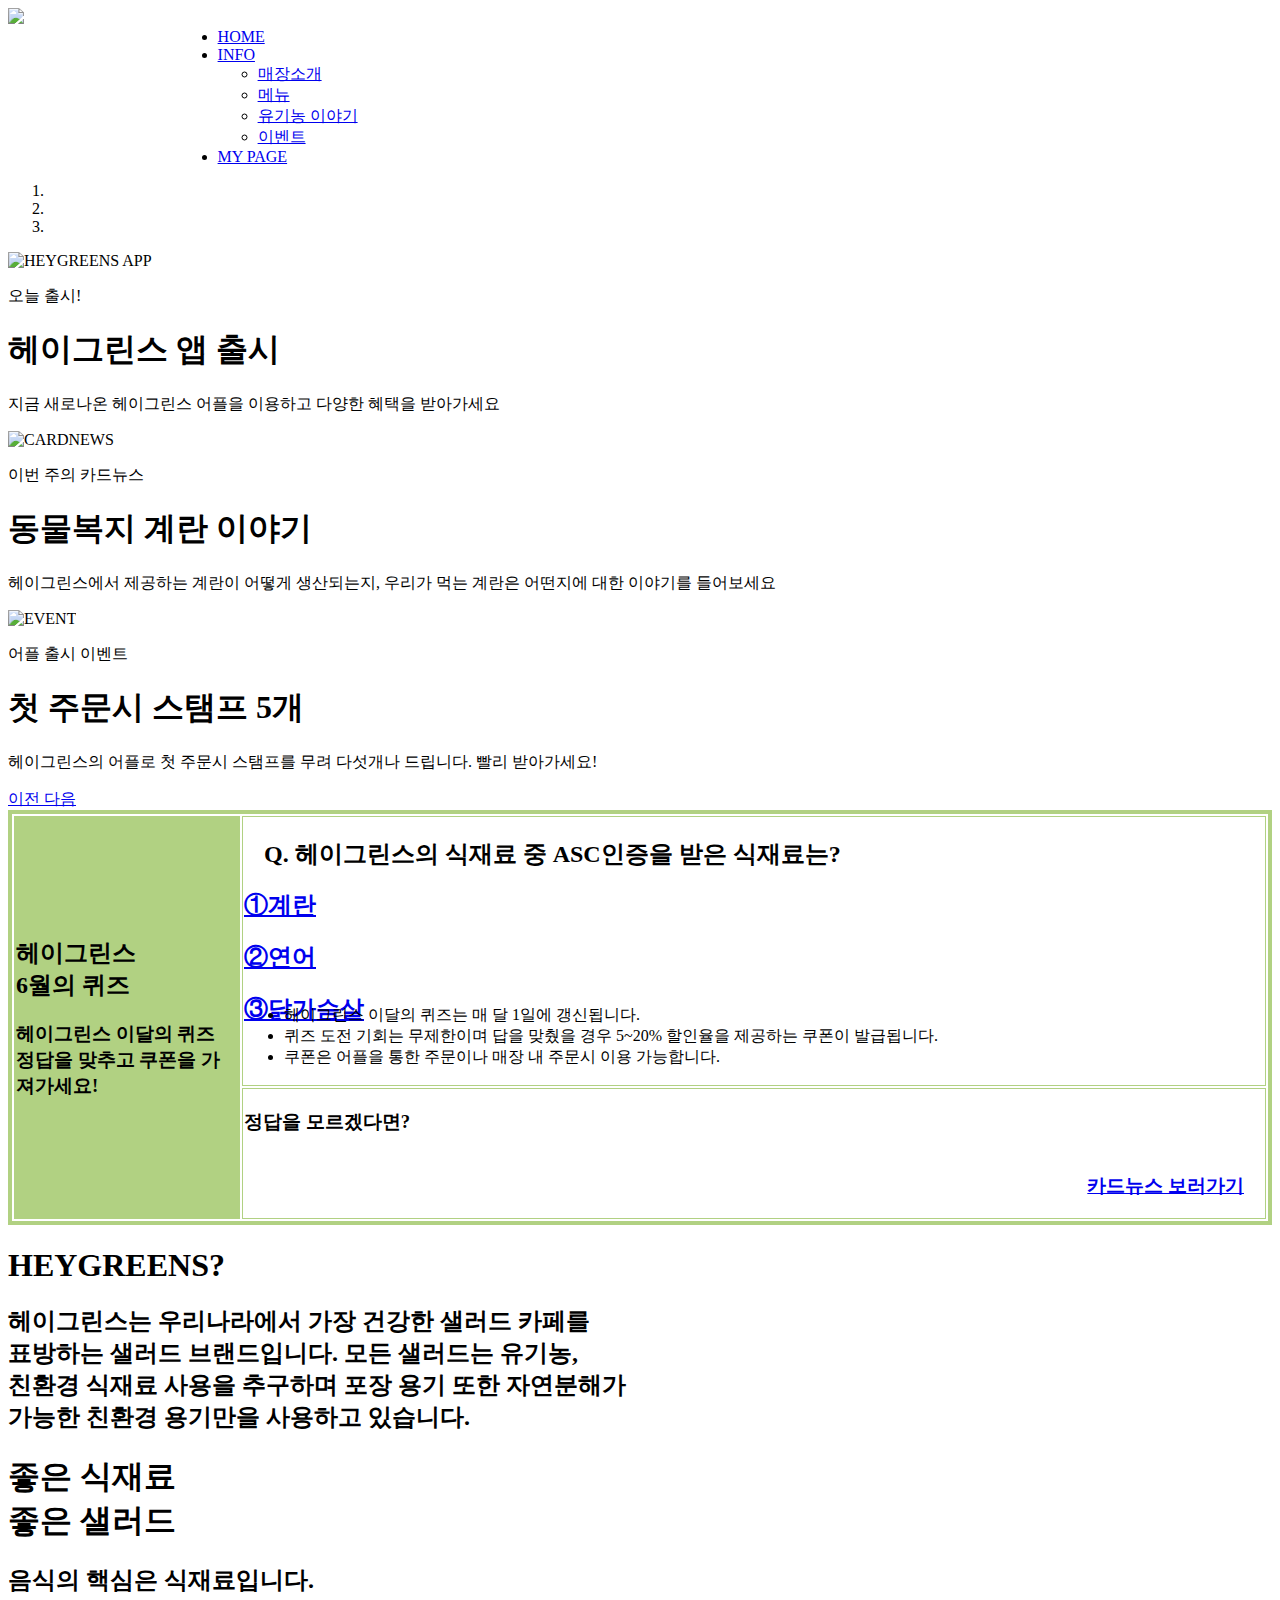
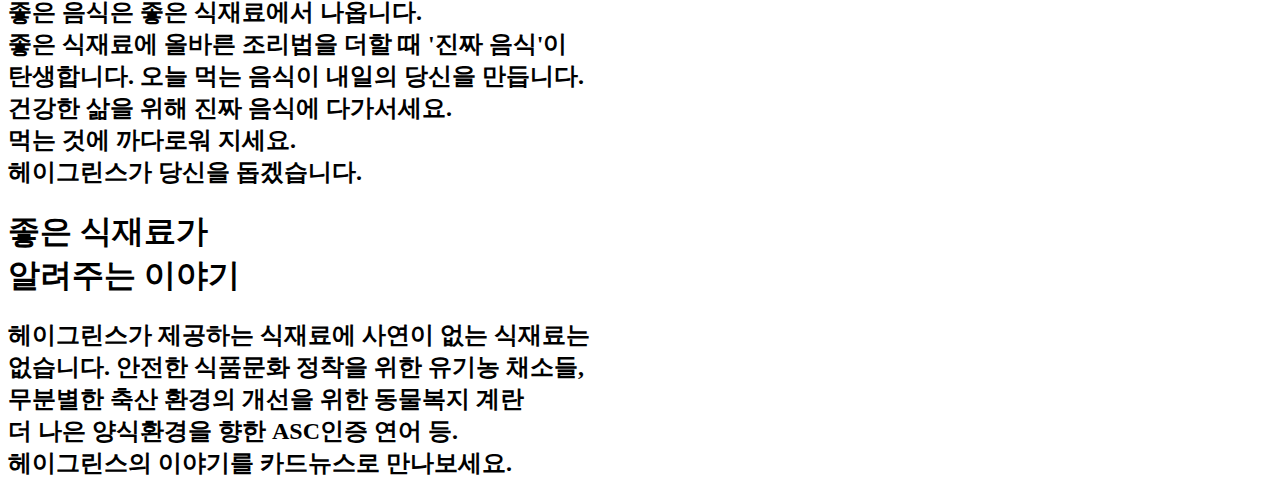
==== index.html @ 61d2f4b4 "Add files via upload" ====
<!DOCTYPE html>
<html lang="en">
<head>
    <meta charset="UTF-8">
    <meta name="viewport" content="width=device-width, initial-scale=1.0">
    <link rel="stylesheet" href="css/bootstrap.css">
    <title>HEYGREENS</title>
</head>
<body>
    <header>
        <img class="center-block" width="100" src="./img/heygreens_logo.png">
        <ul class="nav nav-pills nav-justified" style="width: 70%; margin: auto;">
            <li><a href="#">HOME</a></li>
            <li><a href="#" class="dropdown-toggle" data-toggle="dropdown" role="button" aria-expanded="false">INFO<span class="caret"></span></a>
                <ul class="dropdown-menu" role="menu">
                    <li><a href="./store.html">매장소개</a></li>
                    <li><a href="#">메뉴</a></li>
                    <li><a href="#">유기농 이야기</a></li>
                    <li><a href="#">이벤트</a></li>
                </ul>
            </li>
            <li><a href="#">MY PAGE</a></li>   
        </ul>
        <div class="layer_floating">
            <a href="#"></a>
        </div>
    </header>
    <section>
        <div id="myCarousel" class="carousel slide" data-ride="carousel">
            <ol class="carousel-indicators">
                <li data-target="#myCarousel" data-slide-to="0" class="active"></li>
                <li data-target="#myCarousel" data-slide-to="1"></li>
                <li data-target="#myCarousel" data-slide-to="2""></li>
            </ol>
            
            <div class="carousel-inner">
                <div class="item active">
                    <img src="./img/carousel_img_1.jpg" alt="HEYGREENS APP">
                    <div class="carousel-caption">
                        <p>오늘 출시!</p>
                        <h1>헤이그린스 앱 출시</h1>
                        <p>지금 새로나온 헤이그린스 어플을 이용하고 다양한 혜택을 받아가세요</p>
                    </div>
                </div>

                <div class="item">
                    <img src="./img/carousel_img_2.jpg" alt="CARDNEWS">
                    <div class="carousel-caption">
                        <p>이번 주의 카드뉴스</p>
                        <h1>동물복지 계란 이야기</h1>
                        <p>헤이그린스에서 제공하는 계란이 어떻게 생산되는지, 우리가 먹는 계란은 어떤지에 대한 이야기를 들어보세요</p>
                    </div>
                </div>

                <div class="item">
                    <img src="./img/carousel_img_3.jpg" alt="EVENT">
                    <div class="carousel-caption">
                        <p>어플 출시 이벤트</p>
                        <h1>첫 주문시 스탬프 5개</h1>
                        <p>헤이그린스의 어플로 첫 주문시 스탬프를 무려 다섯개나 드립니다. 빨리 받아가세요!</p>
                    </div>
                </div>
            </div>

            <a class="left carousel-control" href="#myCarousel" data-slide="prev">
                <span class="glyphicon glyphicon-chevron-left"></span>
                <span class="sr-only">이전</span>
            </a>
            <a class="right carousel-control" href="#myCarousel" data-slide="prev">
                <span class="glyphicon glyphicon-chevron-right"></span>
                <span class="sr-only">다음</span>
            </a>
        </div>
    </section>
    <section>
        <table class="monthly_quiz" border="4px" bordercolor="#b1d182">
            <tr>
                <td class="main" rowspan="3" align="left" bgcolor="#b1d182" width="260px">
                    <h2>헤이그린스<br>6월의 퀴즈</h2>
                    <h3>헤이그린스 이달의 퀴즈 정답을 맞추고 쿠폰을 가져가세요! </h3>
                </td>
                <td class="quiz">
                    <h2 style="margin-left: 20px; font-weight: 700;">Q. 헤이그린스의 식재료 중 ASC인증을 받은 식재료는?</h2>
                    <div style="padding-right: 20px; width: 1000px; height: 100px;">
                    <a href="#"><h2>①계란</h2></a>
                    <a href="#"><h2>②연어</h2></a>
                    <a href="#"><h2>③닭가슴살</h2></a>
                    </div>
                    <ul>
                        <li>헤이그린스 이달의 퀴즈는 매 달 1일에 갱신됩니다.</li>
                        <li>퀴즈 도전 기회는 무제한이며 답을 맞췄을 경우 5~20% 할인율을 제공하는 쿠폰이 발급됩니다.</li>
                        <li>쿠폰은 어플을 통한 주문이나 매장 내 주문시 이용 가능합니다.</li>
                    </ul>
                </td>
            </tr>
            <tr>
                <td class="hint">
                    <h3>정답을 모르겠다면?</h3>
                    <a href="#" style="float:right; margin-right: 20px;"><h3>카드뉴스 보러가기</h3>
                    <span class="glyphicon glyphicon-chevron-right" "></span>
                    </a>
                </td>
            </tr>
        </table>
    </section>
    <section class="content">
        <div class="content_1">
            <div class="caption">
                <h1>HEYGREENS?</h1>
                <h2>헤이그린스는 우리나라에서 가장 건강한 샐러드 카페를<br>표방하는 샐러드 브랜드입니다. 모든 샐러드는 유기농,<br>친환경 식재료 사용을 추구하며 포장 용기 또한 자연분해가<br>가능한 친환경 용기만을 사용하고 있습니다.</h2>
            </div>
            <div class="content_cover"></div>
        </div>
        <div class="content_2">
            <div class="caption_right">
                <h1>좋은 식재료<br>좋은 샐러드</h1>
                <h2>음식의 핵심은 식재료입니다.<br>좋은 음식은 좋은 식재료에서 나옵니다.<br>좋은 식재료에 올바른 조리법을 더할 때 '진짜 음식'이<br> 탄생합니다. 오늘 먹는 음식이 내일의 당신을 만듭니다.<br>건강한 삶을 위해 진짜 음식에 다가서세요.<br>먹는 것에 까다로워 지세요.<br>헤이그린스가 당신을 돕겠습니다.</h2>
            </div>
                <div class="content_cover"></div>
        </div>
        <div class="content_3">
            <div class="caption">
                <h1>좋은 식재료가<br>알려주는 이야기</h1>
                <h2>헤이그린스가 제공하는 식재료에 사연이 없는 식재료는<br>없습니다. 안전한 식품문화 정착을 위한 유기농 채소들,<br>무분별한 축산 환경의 개선을 위한 동물복지 계란<br>더 나은 양식환경을 향한 ASC인증 연어 등.<br>헤이그린스의 이야기를 카드뉴스로 만나보세요.</h2>
            </div>
            <div class="content_cover"></div>
            
        </div>

    </section>

<script src="http://ajax.googleapis.com/ajax/libs/jquery/1.12.4/jquery.min.js"></script>
<script type="text/javascript" src="js/bootstrap.js"></script>
</body>
</html>
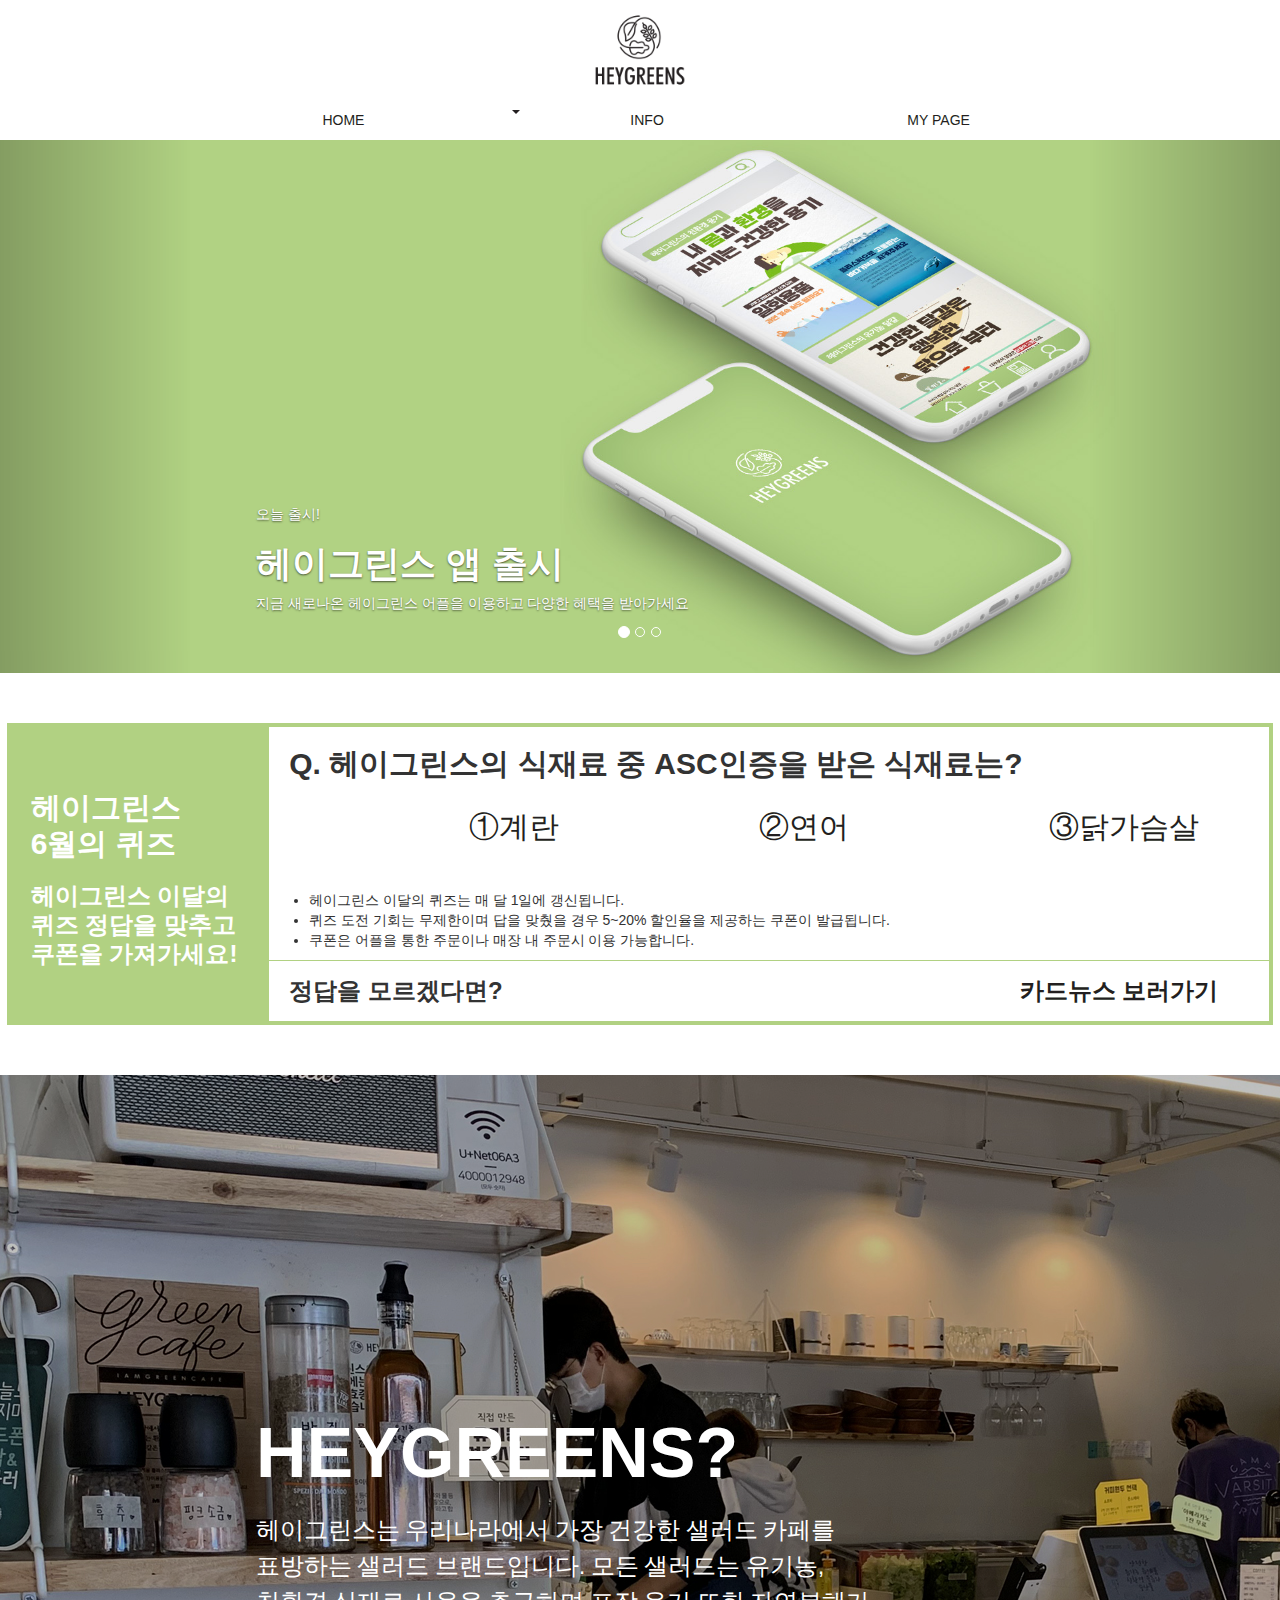
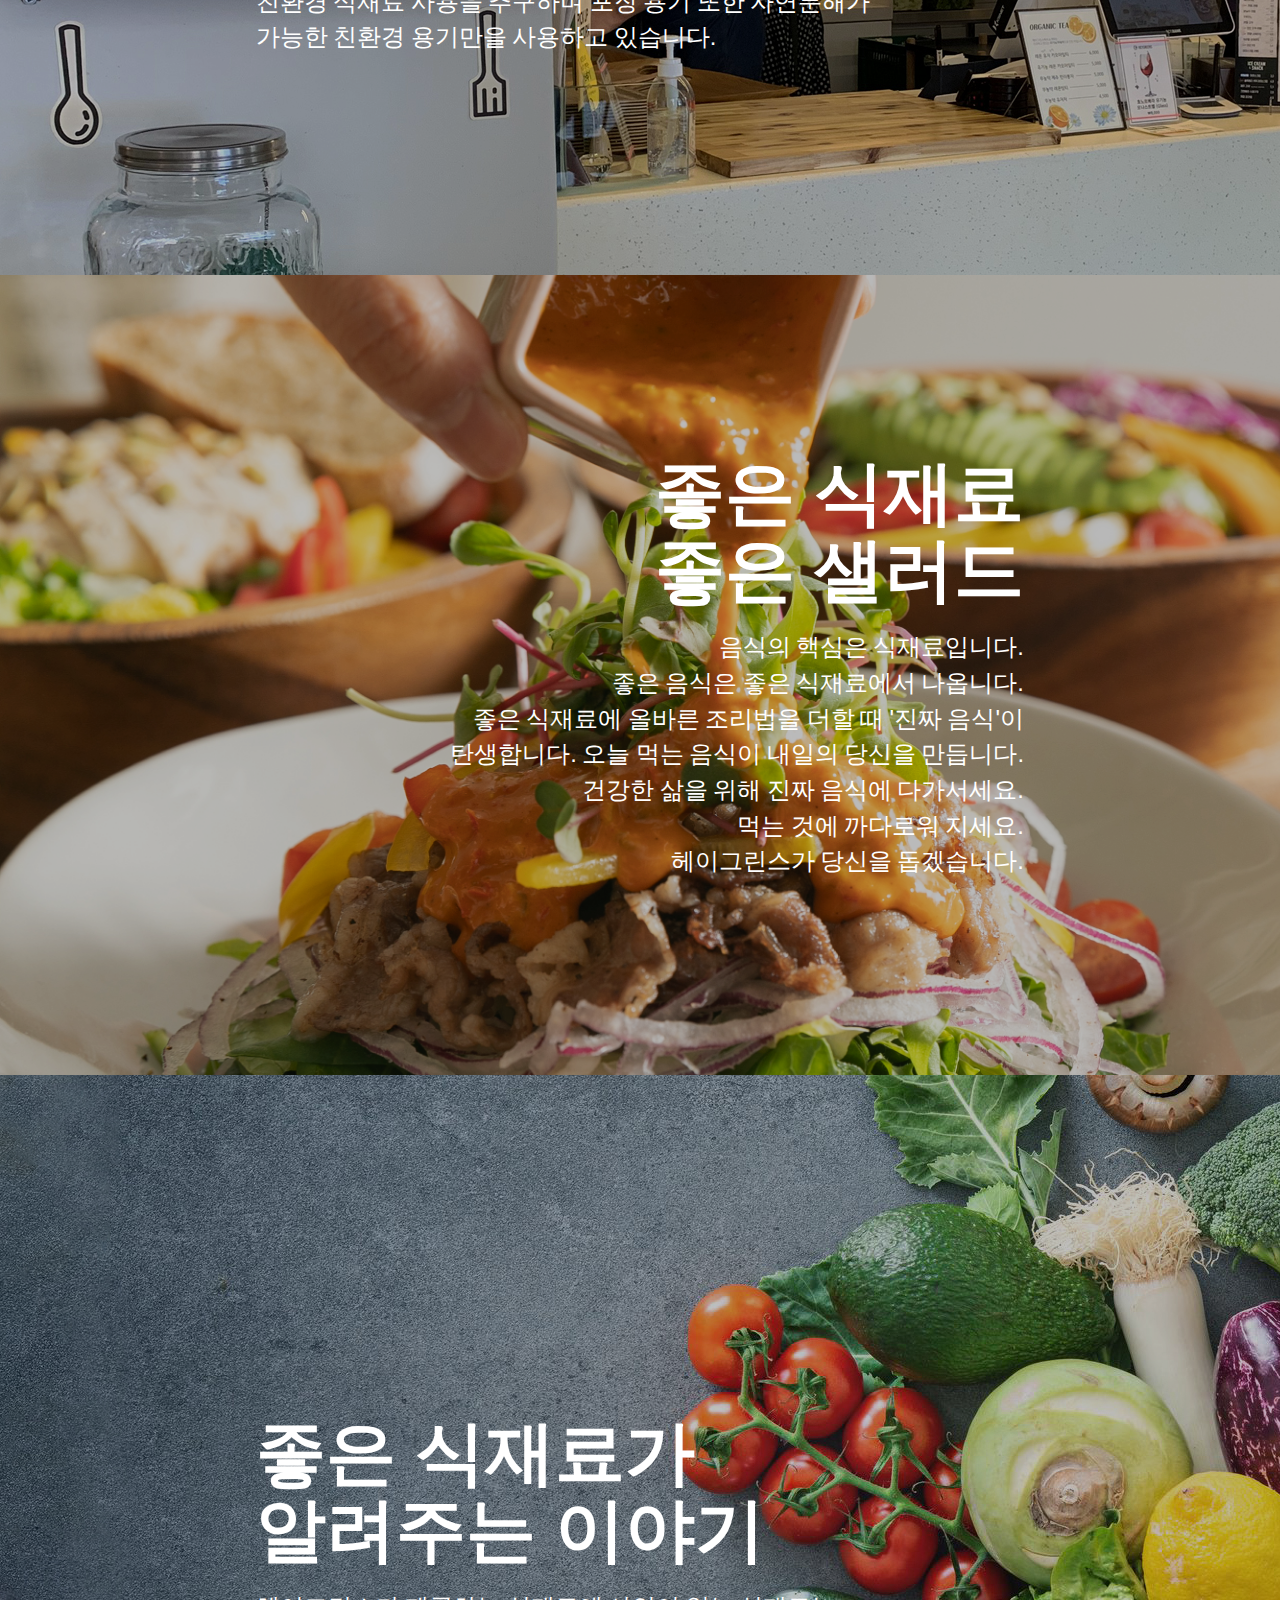
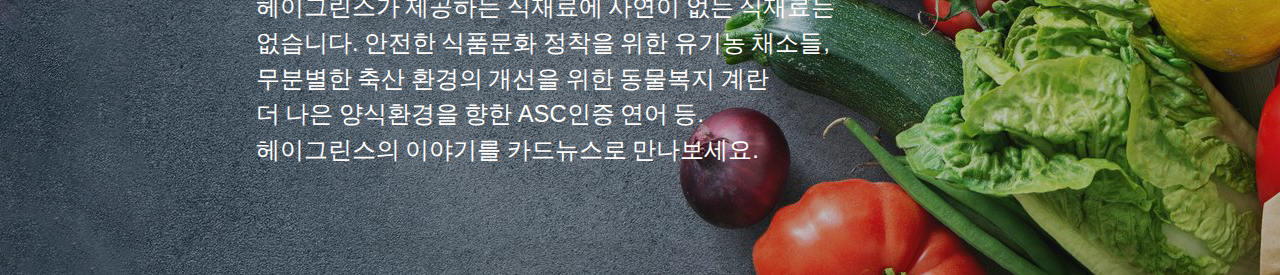
==== commit fa7217c4: "Update index.html" ====
--- a/index.html
+++ b/index.html
@@ -130,6 +130,6 @@
     </section>
 
 <script src="http://ajax.googleapis.com/ajax/libs/jquery/1.12.4/jquery.min.js"></script>
-<script type="text/javascript" src="js/bootstrap.js"></script>
+<script type="text/javascript" src="./js/bootstrap.js"></script>
 </body>
-</html>+</html>
